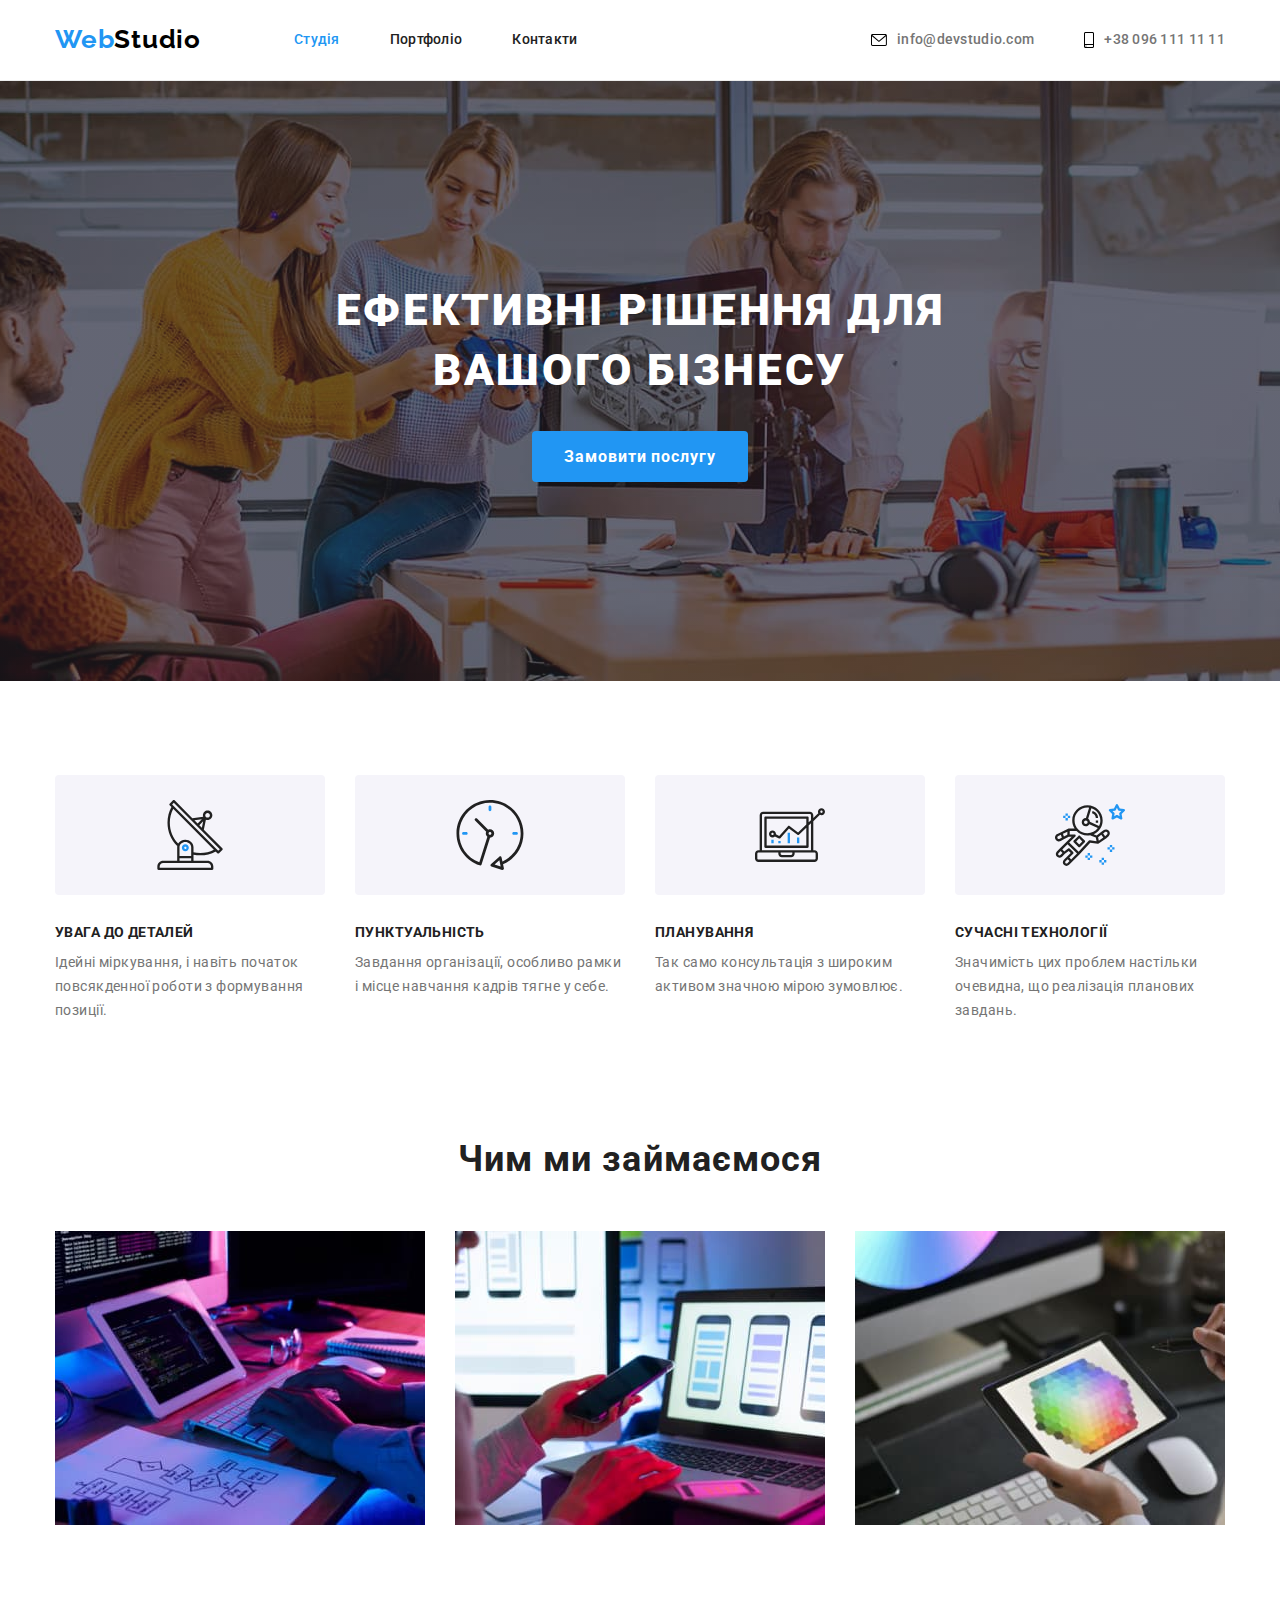
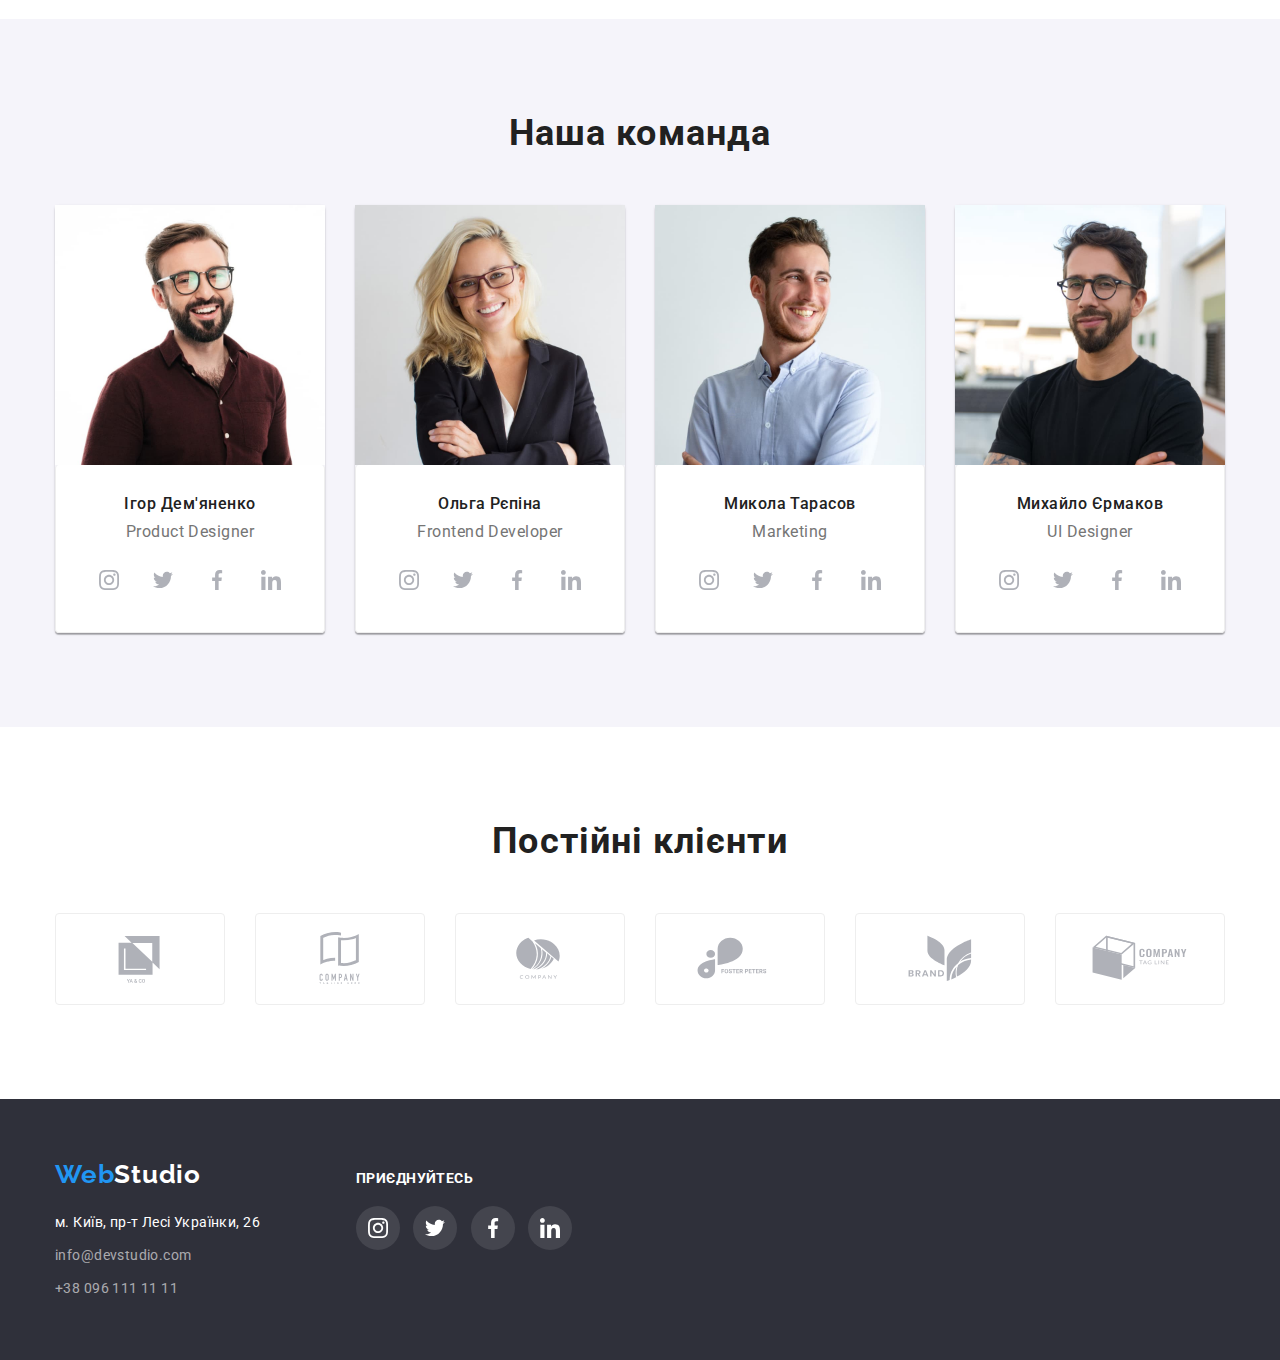
==== index.html @ 15f7d9d3 "новий репозиторій дз 5" ====
<!DOCTYPE html>
<html lang="uk">
<head>
    <meta charset="UTF-8">
    <meta http-equiv="X-UA-Compatible" content="IE=edge">
    <meta name="viewport" content="width=device-width, initial-scale=1.0">
    <link rel="preconnect" href="https://fonts.googleapis.com">
    <link rel="preconnect" href="https://fonts.gstatic.com" crossorigin>
    <link href="https://fonts.googleapis.com/css2?family=Raleway:wght@700&family=Roboto:wght@400;500;700;900&display=swap"
        rel="stylesheet">
    <link rel="stylesheet" href="https://cdnjs.cloudflare.com/ajax/libs/modern-normalize/1.1.0/modern-normalize.min.css">
    <title>Студія</title>
    <link rel="stylesheet" href="./css/styles.css">
</head>
<body>
    <!-- Верхня лінія -->
    <header class="header line">
       <div class="container header">
        <nav class="header">
        <a href="./index.html" class="logo"><span class="logo-style">Web</span>Studio</a>
        <ul class="site-nav list">
            <li class="item"><a href="./index.html" class="link item current">Студія</a></li>
            <li class="item"><a href="./portfolio.html" class="link">Портфоліо</a></li>
            <li class="item"><a href="" class="link">Контакти</a></li>
        </ul>
    </nav>
    
    <ul class="contact-nav list">
        <li class="item"><a href="mailto:info@devstudio.com" class="link"><svg  class="contact-icons" width="16" height="12"><use href="./img/icons.svg#icon-envelope"></use></svg>info@devstudio.com</a></li>
        <li class="item"><a href="tel:+380961111111" class="link"><svg width="10" height="16" class="contact-icons"><use href="./img/icons.svg#icon-smartphone"></use></svg>+38 096 111 11 11</a></li>
    </ul>
       </div>
    </header>

    <main>

    <!-- Шапка -->
    
    <section class="hero">
        <div class="container">
        <h1 class="hero-title">Ефективні рішення для <br/> вашого бізнесу</h1>
        <button type="button" class="button-hero">Замовити послугу</button>
        </div>
    </section>
    
    <!-- Особливості -->
    <section class="peculiarities">
        <div class="container">
            <ul class="peculiarities-list list">
                <li class="peculiarities-item"> <svg width="70" height="70" class="peculiarities-icons"><use href="./img/icons.svg#icon-antenna"></use></svg></li>
                <li class="peculiarities-item"> <svg width="70" height="70" class="peculiarities-icons"><use href="./img/icons.svg#icon-clock"></use></svg></li>
                <li class="peculiarities-item"> <svg width="70" height="70" class="peculiarities-icons"><use href="./img/icons.svg#icon-diagram"></use></svg></li>
                <li class="peculiarities-item"> <svg width="70" height="70" class="peculiarities-icons"><use href="./img/icons.svg#icon-astronaut"></use></svg></li>
            </ul>
        <ul class="peculiarities-list list">
            
            <li class="item">
                <h2 class="title">УВАГА ДО ДЕТАЛЕЙ</h2>
                <p class="subtitle">Ідейні міркування, і навіть початок повсякденної роботи з формування позиції.</p>
            </li>
            <li class="item">
                <h2 class="title">ПУНКТУАЛЬНІСТЬ</h2>
                <p class="subtitle">Завдання організації, особливо рамки і місце навчання кадрів тягне у себе.</p>
            </li>
            <li class="item">
                <h2 class="title">ПЛАНУВАННЯ</h2>
                <p class="subtitle">Так само консультація з широким активом значною мірою зумовлює.</p>
            </li>
            <li class="item">
                <h2 class="title">СУЧАСНІ ТЕХНОЛОГІЇ</h2>
                <p class="subtitle">Значимість цих проблем настільки очевидна, що реалізація планових завдань.</p>
            </li>
        </ul>
        </div>

    </section>

    <!-- Чим ми займаємося -->
    <section class="worck">
        <div class="container">
        <h2 class="worck-title">Чим ми займаємося</h2>
        <ul class="worck-list list">
            <li class="item"><img src="img/box1.jpg" alt="box 1" width="370"></li>
            <li class="item"><img src="img/box2.jpg" alt="box 2" width="370"></li>
            <li class="item"><img src="img/box3.jpg" alt="box 3" width="370"></li>
        </ul>
        </div>

    </section>

    <!-- Наша команда -->
    <section class="section-team">
        <div class="container">
        
        <h2 class="section-title list">Наша команда</h2>
        <ul class="team list">
            <li class="item">
                <img src="img/Igor-Demyanenko.jpg" alt="Ігор Дем'яненко" width="270">
                <div class="team-about">
                    <h3 class="title">Ігор Дем'яненко</h3>
                    <p class="subtitle">Product Designer</p>
                    <ul class="team-icon list">
                        <li class="item-icon"><a href="#" class="team-icon-link"><svg width="20" height="20" class="item-img-icon"><use href="./img/icons.svg#icon-instagram"></use></svg></a></li>
                        <li class="item-icon"><a href="#" class="team-icon-link"><svg width="20" height="20" class="item-img-icon"><use href="./img/icons.svg#icon-twitter"></use></svg></a></li>
                        <li class="item-icon"><a href="#" class="team-icon-link"><svg width="20" height="20" class="item-img-icon"><use href="./img/icons.svg#icon-facebook"></use></svg></a></li>
                        <li class="item-icon"><a href="#" class="team-icon-link"><svg width="20" height="20" class="item-img-icon"><use href="./img/icons.svg#icon-linkedin"></use></svg></a></li>
                    </ul>
                </div>
                
            </li>
            <li class="item">
                <img src="img/Olga-Repina.jpg" alt="Ольга Рєпіна" width="270">
                <div class="team-about">
                    <h3 class="title">Ольга Рєпіна</h3>
                    <p class="subtitle">Frontend Developer</p>
                    <ul class="team-icon list">
                        <li class="item-icon"><a href="#" class="team-icon-link"><svg width="20" height="20" class="item-img-icon"><use href="./img/icons.svg#icon-instagram"></use></svg></a></li>
                        <li class="item-icon"><a href="#" class="team-icon-link"><svg width="20" height="20" class="item-img-icon"><use href="./img/icons.svg#icon-twitter"></use></svg></a></li>
                        <li class="item-icon"><a href="#" class="team-icon-link"><svg width="20" height="20" class="item-img-icon"><use href="./img/icons.svg#icon-facebook"></use></svg></a></li>
                        <li class="item-icon"><a href="#" class="team-icon-link"><svg width="20" height="20" class="item-img-icon"><use href="./img/icons.svg#icon-linkedin"></use></svg></a></li>
                    </ul>
                </div>
                
            </li>
            <li class="item">
                <img src="img/Mikola-Tarasov.jpg" alt="Микола Тарасов" width="270">
                <div class="team-about">
                    <h3 class="title">Микола Тарасов</h3>
                    <p class="subtitle">Marketing</p>
                    <ul class="team-icon list">
                        <li class="item-icon"><a href="#" class="team-icon-link"><svg width="20" height="20" class="item-img-icon"><use href="./img/icons.svg#icon-instagram"></use></svg></a></li>
                        <li class="item-icon"><a href="#" class="team-icon-link"><svg width="20" height="20" class="item-img-icon"><use href="./img/icons.svg#icon-twitter"></use></svg></a></li>
                        <li class="item-icon"><a href="#" class="team-icon-link"><svg width="20" height="20" class="item-img-icon"><use href="./img/icons.svg#icon-facebook"></use></svg></a></li>
                        <li class="item-icon"><a href="#" class="team-icon-link"><svg width="20" height="20" class="item-img-icon"><use href="./img/icons.svg#icon-linkedin"></use></svg></a></li>
                    </ul>
                </div>
                
            </li>
            <li class="item">
                <img src="img/Mihaylo-Ermakov.jpg" alt="Михайло Єрмаков" width="270">
                <div class="team-about">
                    <h3 class="title">Михайло Єрмаков</h3>
                    <p class="subtitle">UI Designer</p>
                    <ul class="team-icon list">
                        <li class="item-icon"><a href="#" class="team-icon-link"><svg width="20" height="20" class="item-img-icon"><use href="./img/icons.svg#icon-instagram"></use></svg></a></li>
                        <li class="item-icon"><a href="#" class="team-icon-link"><svg width="20" height="20" class="item-img-icon"><use href="./img/icons.svg#icon-twitter"></use></svg></a></li>
                        <li class="item-icon"><a href="#" class="team-icon-link"><svg width="20" height="20" class="item-img-icon"><use href="./img/icons.svg#icon-facebook"></use></svg></a></li>
                        <li class="item-icon"><a href="#" class="team-icon-link"><svg width="20" height="20" class="item-img-icon"><use href="./img/icons.svg#icon-linkedin"></use></svg></a></li>
                    </ul>
                </div>
                
            </li>
            
        </ul>
        </div>
    </section>
    <!-- Клієнти -->
    <section class="clients ">
        <div class="container">
            <h2 class="clients-title">Постійні клієнти</h2>
            <ul class="clients-list list">
                <li class="client-item"><a href="#" class="client-icon-link"><svg width="160" height="60" class="item-img-icon"><use href="./img/icons.svg#icon-ya-co"></use></svg></a></li>
                <li class="client-item"><a href="#" class="client-icon-link"><svg width="160" height="60" class="item-img-icon"><use href="./img/icons.svg#icon-company-tagline-here"></use></svg></a></li>
                <li class="client-item"><a href="#" class="client-icon-link"><svg width="160" height="60" class="item-img-icon"><use href="./img/icons.svg#icon-company"></use></svg></a></li>
                <li class="client-item"><a href="#" class="client-icon-link"><svg width="160" height="60" class="item-img-icon"><use href="./img/icons.svg#icon-fooster"></use></svg></a></li>
                <li class="client-item"><a href="#" class="client-icon-link"><svg width="160" height="60" class="item-img-icon"><use href="./img/icons.svg#icon-brand"></use></svg></a></li>
                <li class="client-item"><a href="#" class="client-icon-link"><svg width="160" height="60" class="item-img-icon"><use href="./img/icons.svg#icon-company-tag-line"></use></svg></a></li>
            </ul>
        </div>
    </section>

    </main>

    <!-- Підвал -->
    <footer class="footer">
        <div class="container">
            <div class="footer-container">
        <a href="./index.html" class="logo-footer"><span class="logo-style">Web</span>Studio</a>
        
        <address class="address">
        <ul class=" footer-link list">
            <li class="footer-list"><a href="https://goo.gl/maps/8p7UmijSQz6goDwR9" class="maps link" target="_blank" rel="noreferrer noopener">м. Київ,
                    пр-т Лесі Українки, 26</a></li>
            <li class="footer-list"><a href="mailto:info@devstudio.com" class="link">info@devstudio.com</a></li>
            <li class="footer-list"><a href="tel:+380961111111" class="link">+38 096 111 11 11</a></li>
        </ul>
        </address>
        </div>
        <div class="join-container">
                    <h2 class="footer-join">приєднуйтесь</h2>
                    <ul class="footer-icon list">
                        <li class="footer-item-icon"><a href="#" class="footer-icon-link"><svg width="20" height="20" class="footer-img-icon"><use href="./img/icons.svg#icon-instagram"></use></svg></a></li>
                        <li class="footer-item-icon"><a href="#" class="footer-icon-link"><svg width="20" height="20" class="footer-img-icon"><use href="./img/icons.svg#icon-twitter"></use></svg></a></li>
                        <li class="footer-item-icon"><a href="#" class="footer-icon-link"><svg width="20" height="20" class="footer-img-icon"><use href="./img/icons.svg#icon-facebook"></use></svg></a></li>
                        <li class="footer-item-icon"><a href="#" class="footer-icon-link"><svg width="20" height="20" class="footer-img-icon"><use href="./img/icons.svg#icon-linkedin"></use></svg></a></li>
                    </ul>
                
        
              </div>
        
              
         </div>
    </footer>
 
</body>
</html>
---- css/styles.css ----
/* Колір */
          /* лого  #000000 чорний    #2196F3 синій */
          /* Білий  #FFFFFF */
          /* Загальний текст #FFFFFF */
          /* опис   #757575 */
          /* підвал rgba(255, 255, 255, 0.6) */
          /* фон1    #F5F5F5 */
          /* фон2   #2F303A */
          /* фон3   #F5F4FA */
          :root{
            --primary-text-color:#757575;
            --title-text-color:#212121;
            --accent-color:#2196F3;
            --primary-white-color:#FFFFFF;
            --primary-black-color:#000000;
            --background-button-color:#F5F4FA;
            --line-color:#ececec;
            --background-hero:#2F303A;
            --icon-color:#AFB1B8;
            --footer-icon-background:rgba(255, 255, 255, 0.1);
            --border-color:#EEEEEE;
            --btn-hover-hero:#188CE8;
          }

body{
    background-color: var(--primary-white-color);
    color: var(--primary-text-color);
    font-size: 14px;
    font-family: roboto, sans-serif;
    letter-spacing: 0.03em;
    }
 /*видалити крапки списка  */
.list {
    list-style: none;
    padding: 0;
    margin: 0px;
}
/* ховае заголовки */
.visually {
    position: absolute;
    width: 1px;
    height: 1px;
    margin: -1px;
    border: 0;
    padding: 0;

    white-space: nowrap;
    clip-path: inset(100%);
    clip: rect(0 0 0 0);
    overflow: hidden;
}
/* КОНТЕЙНЕР */
.container {
    display: block;
    width: 1200px;
    padding-left: 15px;
    padding-right: 15px;
    margin-left: auto;
    margin-right: auto;
    margin-top: 0;
}
/* logo*/


.logo{
    display: block;
    padding-top: 24px;
    padding-bottom: 25px;
    margin-right: 93px;
    color: var(--primary-black-color);
    font-family: raleway, sans-serif;
    letter-spacing: 0.03em;
    font-weight: 700;
    font-size: 26px;
    line-height: 1.19;
    text-decoration: none;
}

.logo-style{
    color: var(--accent-color);
    
}

/* header */
.line{
    border-bottom: 1px solid var(--line-color);
}
.header{
    
    display: flex;
    align-items: center;
    

}
/* навігація */
.site-nav{
    display: flex;
    
    
}
.site-nav .item+.item{
    margin-left: 50px;

}
.site-nav .link {
    display: block;
    padding-top: 32px;
    padding-bottom: 32px;
    color: var(--title-text-color);
    font-weight: 500;
    font-size: 14px;
    line-height: 1.14;
    letter-spacing: 0.02em;
    text-decoration: none;
}
.contact-nav .item+.item{
    margin-left: 50px;

}
.contact-nav{
    display: flex;
    justify-content: center;
    margin-left: auto;
}
.contact-icons{
    
    margin-right: 10px;
     
}


.contact-nav .item :hover{
    fill: var(--accent-color);
}
.contact-nav .link{
    
    display: block;
    display:flex;
    align-items: center;
    padding-top: 32px;
    padding-bottom: 32px;
    color:var(--primary-text-color);
    font-weight: 500;
    font-size: 14px;
    line-height: 1.14;
    letter-spacing: 0.02em;
    text-decoration: none;
}
.contact-nav .link:hover,
.contact-nav .link:focus{
    color: var(--accent-color);
}
.site-nav .link:hover,
.site-nav .link:focus{
    color: var(--accent-color);
}
 .site-nav .link.current{
    color: var(--accent-color);

} 

/* hero */

.hero{
    background-image: linear-gradient( to right, rgba(47, 48, 58, 0.4), rgba(47, 48, 58, 0.4)), url("../img/background-hero.jpg");
    max-width: 1600px;
    height: 600px;
    margin:0 auto;
    padding-top: 200px;
    padding-bottom: 200px;
    background-repeat: no-repeat;
    background-size: cover;
    background-position: center;
    text-align: center;
}
.hero .hero-title{
    
    padding-top: 0px;
    margin-top: 0;
    margin-bottom: 30px;
    color: var(--primary-white-color);
    font-weight: 900;
    font-size: 44px;
    line-height: 1.36;
    text-align: center;
    letter-spacing: 0.06em;
    text-transform: uppercase;


}

/* особливості */
.peculiarities-list{
    display: flex;
    justify-content: center;
    align-items: center;
    

}
.peculiarities-item{
    display: flex;
    justify-content: center;
    align-items: center;
    width: 270px;
    height: 120px;
    margin-bottom: 30px;
    background-color: var(--background-button-color);
    border-radius: 4px;
    

}
.peculiarities-item:not(:last-child){
    margin-right: 30px;
}
.peculiarities{
    padding-top: 94px;
    padding-bottom: 94px;
}
.peculiarities-list .item{
    
    justify-content: center;
    align-items: center;
    width: 270px;
    height: 120px;
    
   
}

.peculiarities-list .item:not(:last-child){
    margin-right: 30px;
}
.peculiarities-list .title{
    margin-top: 0;
    margin-bottom: 10px;
    color: var(--title-text-color);
    font-weight: 700;
    font-size: 14px;
    line-height: 1.14;
    letter-spacing: 0.03em;
}
.peculiarities-list .subtitle{
    margin-top: 0;
    margin-bottom: 0px;
    font-size: 14px;
    line-height: 1.71;
    letter-spacing: 0.03em;
}

/* Чим ми займаємося */

.worck .item+.item{
    margin-left: 30px;
}
.worck {
    padding-top: 0px;
    padding-bottom: 94px;
    
    
}
.worck-list{
    display: flex;
}
.worck-list img{
    display: block;
    height: auto;
    max-width: 100%;
}


.worck .worck-title {
    
    margin-top: 0;
    margin-bottom: 50px;
    color: var(--title-text-color);
    font-weight: 700;
    font-size: 36px;
    line-height: 1.16;
    text-align: center;
    letter-spacing: 0.03em;
}

/* наша команда */
.team-icon{
    display: flex;
    justify-content: center;
    align-items: center;
    
    
    
}
.item-icon{
    width: 44px;
    height: 44px;
}
.item-img-icon{
    fill: var(--icon-color);
}
.team-icon-link{
    width: 100%;
    height: 100%;
    
    display: flex;
    justify-content: center;
    align-items: center;
    border-radius: 50%;
}
.team-icon-link:hover{
    background-color:var(--accent-color);
}
.team-icon-link:hover .item-img-icon{
    fill: var(--primary-white-color);
    
}
.item-icon:not(:last-child){
    margin-right: 10px;
}
.section-team{
   padding-top: 94px;
   padding-bottom: 94px;
   background-color: var(--background-button-color);
    
}
.team-about{
    border-radius: 4px;
    border-left: 1px solid var(--border-color);
    border-right: 1px solid var(--border-color);
    border-bottom: 1px solid var(--border-color);
    background-color: var(--primary-white-color);
    padding-top: 30px;
    padding-bottom: 30px;
}
.team .item+.item{
    margin-left: 30px;
}

.team{
    display: flex;
    margin-top: 0;
    
    
}
.team .item{
    border-radius: 4px;
    box-shadow: 0px 1px 3px rgb(0 0 0 / 12%), 0px 1px 1px rgb(0 0 0 / 14%), 0px 2px 1px rgb(0 0 0 / 20%);
}
.team .item img{
    display: block;
    height: auto;
    max-width: 100%;
    
    
    background-color: var(--primary-white-color);
}
.section-team .section-title{
    margin-top: 0;
    margin-bottom: 50px;
    color: var(--title-text-color);
    font-weight: 700;
    font-size: 36px;
    line-height: 1.16;
    text-align: center;
    letter-spacing: 0.03em;

}
.team .title{
    margin-top: 0;
    margin-bottom: 10px;
    
    
    color: var(--title-text-color);
    font-weight: 500;
    font-size: 16px;
    line-height: 1.18;
    text-align: center;
    letter-spacing: 0.03em;
}
.team .subtitle{
    
    margin-top: 0;
    margin-bottom: 16px;
    font-size: 16px;
    line-height: 1.18;
    text-align: center;
    letter-spacing: 0.03em;
}
/* КЛІЄНТИ */
.clients{
    padding-top: 94px;
    padding-bottom: 94px;
}
.client-item{
    width: 170px;
    height: 92px;
    border: 1px solid var(--border-color);
    border-radius: 4px;
}
.clients-title{
    margin-top: 0;
    margin-bottom:50px;
    color: var(--title-text-color);
    font-weight: 700;
    font-size: 36px;
    line-height: 1.16;
    text-align: center;
    letter-spacing: 0.03em;
}
.client-icon-link{
    width: 100%;
    height: 100%;
    display: flex;
    justify-content: center;
    align-items: center;
}
.client-icon-link:hover .item-img-icon{
    fill: var(--accent-color)
    
}
.clients-list{
    display: flex;
    justify-content: center;
    align-items: center;
}
.client-item:hover{
    border:1px solid var(--accent-color);
    

}



.clients-list :not(:last-child){
    margin-right: 30px;
}

/* ПОРТФОЛІО */
.project{
    padding-top: 98px;
    padding-bottom: 90px;
}
.project-btn .item+.item{
    margin-left: 8px;

}
.project-link .item:nth-child(-n+6){
    margin-bottom: 30px;
}





.project-link .item:hover{
    box-shadow: 0px 1px 1px rgba(0, 0, 0, 0.12), 0px 4px 4px rgba(0, 0, 0, 0.06), 1px 4px 6px rgba(0, 0, 0, 0.16);

}
.project-about{
    padding-left: 24px;
    padding-right: 24px;
    padding-top: 20px;
    padding-bottom: 20px;
    width: 370px;
    
    border-bottom: 1px solid var(--border-color);
    border-right: 1px solid var(--border-color);
    border-left: 1px solid var(--border-color);
}
.project-link img {
    display: block;
    height: auto;
    max-width: 100%;
}
.project-link{
    justify-content: space-between;
    flex-wrap: wrap;
    display: flex;
    
    
    
}

.project-btn{
    justify-content: center;
    display: flex;
    margin-top: 0;
    margin-bottom: 50px;
    

    }
.project-link .title{

    margin-top: 0px;
    margin-bottom: 4px;
    
    color:var(--title-text-color);
    font-weight: 700;
    font-size: 18px;
    line-height: 36px;
    letter-spacing: 0.06em;
    
    
}
.project-link .link{
    margin-top: 0;
    margin-bottom: 0px;
    color: var(--primary-text-color);
    text-decoration: none;
    font-size: 16px;
    line-height: 30px;
    letter-spacing: 0.03em;
}
.project-link .subtitle{
    
    
    margin-top: 0;
    margin-bottom: 0px;
    
    font-size: 16px;
    line-height: 30px;
    letter-spacing: 0.03em;

}


/* КНОПКА */
.button-hero:hover{
    background-color: var(--btn-hover-hero);
    box-shadow: 0px 3px 1px rgba(0, 0, 0, 0.1), 0px 1px 2px rgba(0, 0, 0, 0.08), 0px 2px 2px rgba(0, 0, 0, 0.12);
}
.button-hero{
    
    border: 1px solid transparent;
    display: inline-block;
    margin-top: 0;
    
    border-radius: 4px;
    padding: 10px 30px;
    min-width: 216px;
    cursor: pointer;
    color: var(--primary-white-color);
    background-color: var(--accent-color);
    font-weight: 700;
    font-size: 16px;
    line-height: 1.85;
    letter-spacing: 0.06em;
    font-family: roboto, sans-serif;
    text-align: center;
    
    
}
.button{
    padding: 6px 22px;
    border: 1px solid transparent;
    display: inline-block;
    border-radius: 4px;
    
    min-width: 73px;
    text-align: center;
    cursor: pointer;
    color: var(--primary-black-color);
    background-color: var(--background-button-color);
    font-weight: 500;
    font-size: 16px;
    line-height: 1.62;
    letter-spacing: 0.03em;
    font-family: roboto, sans-serif;
    

}
.button:hover,
.button:focus{
    color: var(--primary-white-color);
    background-color: var(--accent-color);
    box-shadow: 0px 3px 1px rgba(0, 0, 0, 0.1), 0px 1px 2px rgba(0, 0, 0, 0.08), 0px 2px 2px rgba(0, 0, 0, 0.12);
}

/* FOOTER */
.footer-container{
    width: 231px;
    
    display: inline-block;
}

.logo-footer{
    margin-bottom: 20px;
    display: inline-block;
    
    color: var(--primary-white-color);
    font-family: raleway, sans-serif;
    letter-spacing: 0.03em;
    font-weight: 700;
    font-size: 26px;
    line-height: 1.19;
    text-decoration: none;
}

.footer{
    padding-top: 60px;
    padding-bottom: 60px;
    background-color:var(--background-hero);
    
}


.footer-link .link{
    color: rgba(255, 255, 255, 0.6);
    text-decoration: none;
    
    font-size: 14px;
    line-height: 24px;
    letter-spacing: 0.03em;
    
    
}

.footer-link .footer-list:not(:last-child){
    margin-bottom: 9px;
    
}

.footer-link .link:hover,
.footer-link .link:focus{
    color: var(--accent-color);

}
.footer-link .maps{
    color: var(--primary-white-color);
    font-style: normal;
    font-size: 14px;
    line-height: 24px;
    letter-spacing: 0.03em;
    
}

.address{
    color: var(--primary-white-color);
    font-style: normal;
    font-size: 14px;
    line-height: 24px;
    letter-spacing: 0.03em;
}
/* FOOTER ICON */
.footer .container{
    display: flex;
    align-items: baseline;
}
.join-container{
    margin-left: 70px;
    display: inline-block;
    }

.footer-join{
   
    display: inline-block;
    margin-top: 0;
    margin-bottom: 20px;
    font-weight: 700;
    font-size: 14px;
    line-height: 16px;
    letter-spacing: 0.03em;
    text-transform: uppercase;
    color: var(--primary-white-color);
}

.footer-item-icon{
    width: 44px;
    height: 44px;
    display: inline-block;
    
}
.footer-img-icon{
    fill: var(--primary-white-color);
}
.footer-icon-link{
    width: 100%;
    height: 100%;
    background-color: var(--footer-icon-background);
    display: flex;
    justify-content: center;
    align-items: center;
    border-radius: 50%;
}
.footer-icon-link:hover{
    background-color:var(--accent-color);
}
.footer-icon-link:hover .footer-img-icon{
    fill: var(--primary-white-color);
    
}
.footer-item-icon:not(:last-child){
    margin-right: 10px;
}
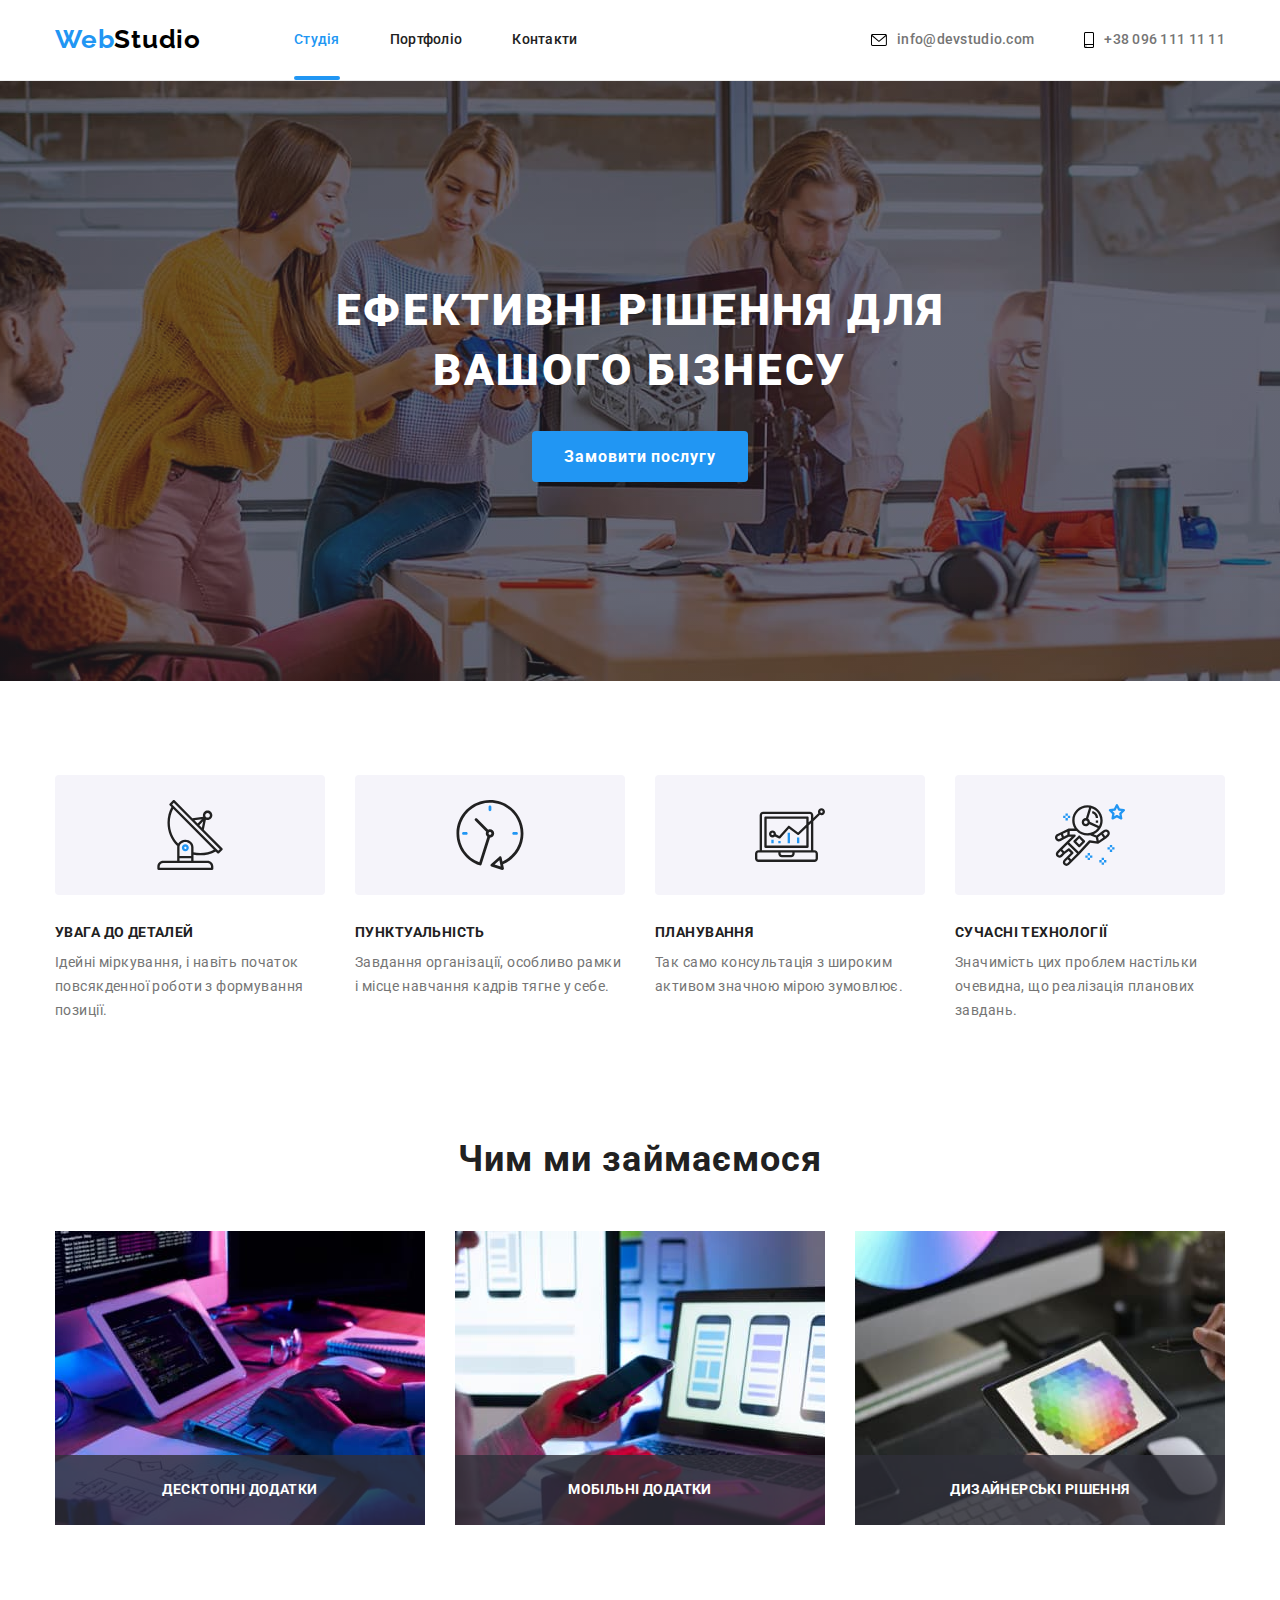
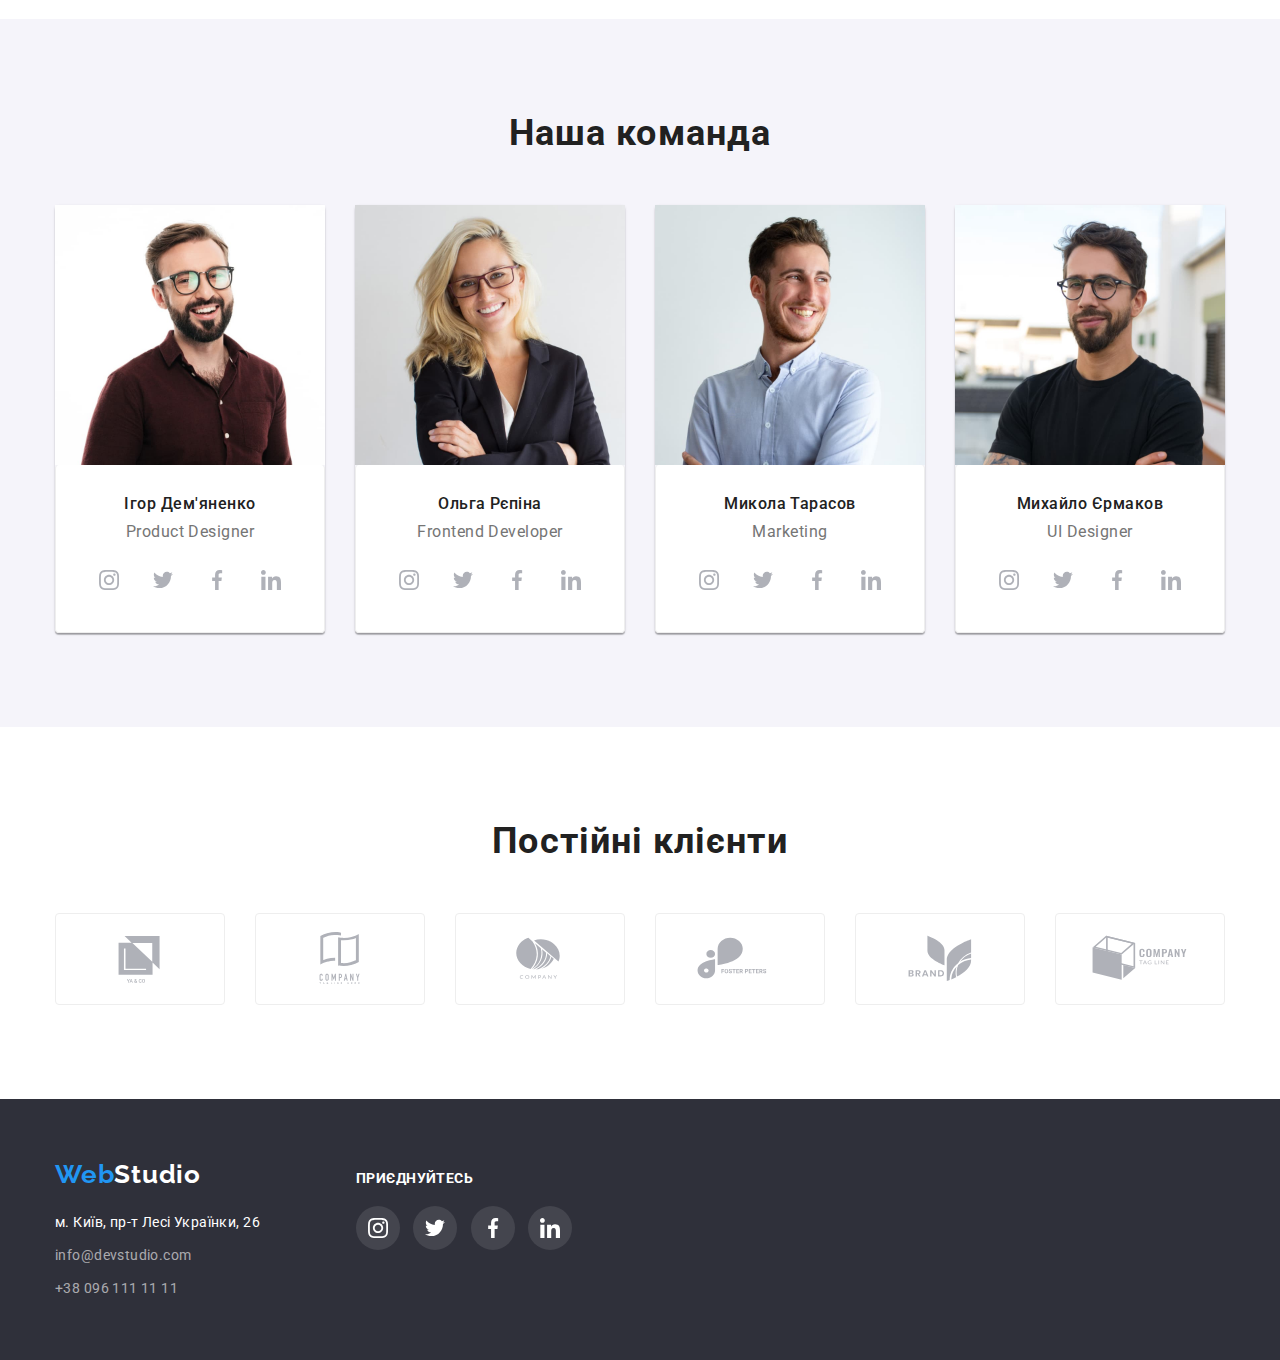
==== commit a09df9f3: "дз 5 на перевірку" ====
--- a/index.html
+++ b/index.html
@@ -39,7 +39,7 @@
     <section class="hero">
         <div class="container">
         <h1 class="hero-title">Ефективні рішення для <br/> вашого бізнесу</h1>
-        <button type="button" class="button-hero">Замовити послугу</button>
+        <button data-modal-open type="button" class="button-hero">Замовити послугу</button>
         </div>
     </section>
     
@@ -80,9 +80,18 @@
         <div class="container">
         <h2 class="worck-title">Чим ми займаємося</h2>
         <ul class="worck-list list">
-            <li class="item"><img src="img/box1.jpg" alt="box 1" width="370"></li>
-            <li class="item"><img src="img/box2.jpg" alt="box 2" width="370"></li>
-            <li class="item"><img src="img/box3.jpg" alt="box 3" width="370"></li>
+            <li class="item">
+                <img src="img/box1.jpg" alt="box 1" width="370">
+                <p class="worck-subtitle">Десктопні додатки</p>
+            </li>
+            <li class="item">
+                <img src="img/box2.jpg" alt="box 2" width="370">
+                <p class="worck-subtitle">Мобільні додатки</p>
+            </li>
+            <li class="item">
+                <img src="img/box3.jpg" alt="box 3" width="370">
+                <p class="worck-subtitle">Дизайнерські рішення</p>
+            </li>
         </ul>
         </div>
 
@@ -201,6 +210,16 @@
               
          </div>
     </footer>
- 
+    <!-- Модельне вікно -->
+    <div class="backdrop is-hidden " data-modal>
+        <div class="modal">
+            <button data-modal-close class="modal-button">
+                <svg class="" width="18px" height="18px">
+                <use href="./img/icons.svg#icon-close-icon">
+                </use>
+                </svg></button>
+        </div>
+    
+ <script src="./js/modal.js"></script>
 </body>
 </html>--- a/css/styles.css
+++ b/css/styles.css
@@ -20,6 +20,7 @@
             --footer-icon-background:rgba(255, 255, 255, 0.1);
             --border-color:#EEEEEE;
             --btn-hover-hero:#188CE8;
+            --timing: cubic-bezier(0.4, 0, 0.2, 1);
           }
 
 body{
@@ -112,6 +113,9 @@
     line-height: 1.14;
     letter-spacing: 0.02em;
     text-decoration: none;
+    transition-property: color, fill;
+    transition-duration: 250ms;
+    transition-timing-function: var(--timing);
 }
 .contact-nav .item+.item{
     margin-left: 50px;
@@ -145,6 +149,9 @@
     line-height: 1.14;
     letter-spacing: 0.02em;
     text-decoration: none;
+    transition-property: color, fill;
+    transition-duration: 250ms;
+    transition-timing-function: var(--timing);
 }
 .contact-nav .link:hover,
 .contact-nav .link:focus{
@@ -155,9 +162,21 @@
     color: var(--accent-color);
 }
  .site-nav .link.current{
+    position: relative;
     color: var(--accent-color);
 
 } 
+.site-nav .link.current::after {
+    display: block;
+    position: absolute;
+    bottom: 0;
+    left: 0;
+    content: "";
+    width: 100%;
+    height: 4px;
+    border-radius: 2px;
+    background-color: var(--accent-color);
+}
 
 /* hero */
 
@@ -188,7 +207,44 @@
 
 
 }
-
+/* Модельне вікно */
+.backdrop {
+    position: fixed;
+    top: 0;
+    left: 0;
+    width: 100%;
+    height: 100%;
+    background-color: rgba(0, 0, 0, 0.2);
+}
+.modal-button{
+    position: absolute;
+    top: 8px;
+    right: 8px;
+    display: flex;
+    justify-content: center;
+    align-items: center;
+    width: 30px;
+    height: 30px;
+    border-radius: 50%;
+    cursor: pointer;
+    background-color: var(--primary-white-color);
+    border: 1px solid rgba(0, 0, 0, 0.1);
+}
+.backdrop.is-hidden {
+    opacity: 0;
+    pointer-events: none;
+}
+.modal{
+    position: absolute;
+    top: 50%;
+    left: 50%;
+    transform: translate(-50%, -50%);
+    width: 528px;
+    height: 581px;
+    background-color: var(--primary-white-color);
+    box-shadow: 0px 1px 3px rgb(0 0 0 / 12%), 0px 1px 1px rgb(0 0 0 / 14%), 0px 2px 1px rgb(0 0 0 / 20%);
+    border-radius: 4px;
+}
 /* особливості */
 .peculiarities-list{
     display: flex;
@@ -247,7 +303,25 @@
 }
 
 /* Чим ми займаємося */
-
+.worck-subtitle{
+    position: absolute;
+    bottom: 0;
+    right: 0;
+    width: 370px;
+    margin: 0;
+    text-align: center;
+    padding: 27px 0px;
+    background: rgba(47, 48, 58, 0.8);
+    color: var(--primary-white-color);
+    font-weight: 700;
+    font-size: 14px;
+    line-height: 1.14;
+    letter-spacing: 0.03em;
+    text-transform: uppercase;
+}
+.worck .item{
+    position: relative;
+}
 .worck .item+.item{
     margin-left: 30px;
 }
@@ -303,6 +377,9 @@
     justify-content: center;
     align-items: center;
     border-radius: 50%;
+    transition-property: background-color, fill;
+    transition-duration: 250ms;
+    transition-timing-function: var(--timing);
 }
 .team-icon-link:hover{
     background-color:var(--accent-color);
@@ -384,47 +461,62 @@
     letter-spacing: 0.03em;
 }
 /* КЛІЄНТИ */
+
 .clients{
     padding-top: 94px;
     padding-bottom: 94px;
 }
-.client-item{
+
+.clients-title{
+    margin-top: 0;
+    margin-bottom:50px;
+    color: var(--title-text-color);
+    font-weight: 700;
+    font-size: 36px;
+    line-height: 1.16;
+    text-align: center;
+    letter-spacing: 0.03em;
+}
+.client-icon-link{
+    
+    display: flex;
+    justify-content: center;
+    align-items: center;
+    
+    
+    
     width: 170px;
     height: 92px;
     border: 1px solid var(--border-color);
     border-radius: 4px;
-}
-.clients-title{
-    margin-top: 0;
-    margin-bottom:50px;
-    color: var(--title-text-color);
-    font-weight: 700;
-    font-size: 36px;
-    line-height: 1.16;
-    text-align: center;
-    letter-spacing: 0.03em;
-}
-.client-icon-link{
-    width: 100%;
-    height: 100%;
-    display: flex;
-    justify-content: center;
-    align-items: center;
-}
-.client-icon-link:hover .item-img-icon{
-    fill: var(--accent-color)
-    
-}
+    
+    transition-property: fill, border;
+    transition-duration: 250ms;
+    transition-timing-function: var(--timing)
+}
+.client-icon-link:hover {
+    
+    border:1px solid var(--accent-color);
+    
+}
+.item-img-icon{
+    
+    
+    transition-property: fill, border;
+    transition-duration: 250ms;
+    transition-timing-function: var(--timing)
+}
+.item-img-icon:hover{
+fill: var(--accent-color);
+}
+
+
 .clients-list{
     display: flex;
     justify-content: center;
     align-items: center;
 }
-.client-item:hover{
-    border:1px solid var(--accent-color);
-    
-
-}
+
 
 
 
@@ -451,7 +543,9 @@
 
 .project-link .item:hover{
     box-shadow: 0px 1px 1px rgba(0, 0, 0, 0.12), 0px 4px 4px rgba(0, 0, 0, 0.06), 1px 4px 6px rgba(0, 0, 0, 0.16);
-
+     transition-property: box-shadow;
+    transition-duration: 250ms;
+    transition-timing-function: var(--timing);
 }
 .project-about{
     padding-left: 24px;
@@ -463,6 +557,7 @@
     border-bottom: 1px solid var(--border-color);
     border-right: 1px solid var(--border-color);
     border-left: 1px solid var(--border-color);
+    
 }
 .project-link img {
     display: block;
@@ -507,6 +602,7 @@
     font-size: 16px;
     line-height: 30px;
     letter-spacing: 0.03em;
+    
 }
 .project-link .subtitle{
     
@@ -519,7 +615,31 @@
     letter-spacing: 0.03em;
 
 }
-
+/* Проєкти оверлей */
+.project-overlay{
+    position: relative;
+    overflow: hidden;
+}
+.link:hover .project-subtitle{
+    transform: translateY(0);
+    
+}
+.project-subtitle{
+    position: absolute;
+    top: 0;
+    left: 0;
+    width: 100%;
+    height: 100%;
+    margin: 0;
+    padding: 63px 24px;
+    font-size: 18px;
+    line-height: 1.56;
+    color: var(--primary-white-color);
+    background-color: rgba(33, 150, 243, 0.9);
+    transform: translateY(100%); 
+    transition-duration: 250ms;
+    transition-timing-function: var(--timing);
+}
 
 /* КНОПКА */
 .button-hero:hover{
@@ -528,6 +648,8 @@
 }
 .button-hero{
     
+    transition-duration: 250ms;
+    transition-timing-function: var(--timing);
     border: 1px solid transparent;
     display: inline-block;
     margin-top: 0;
@@ -563,6 +685,9 @@
     line-height: 1.62;
     letter-spacing: 0.03em;
     font-family: roboto, sans-serif;
+    transition-property: background-color, colour, box-shadow;
+    transition-duration: 250ms;
+    transition-timing-function: var(--timing);
     
 
 }
@@ -608,6 +733,9 @@
     font-size: 14px;
     line-height: 24px;
     letter-spacing: 0.03em;
+    transition-property: color, fill;
+    transition-duration: 250ms;
+    transition-timing-function: var(--timing);
     
     
 }
@@ -678,6 +806,9 @@
     justify-content: center;
     align-items: center;
     border-radius: 50%;
+    transition-property: background-color, fill;
+    transition-duration: 250ms;
+    transition-timing-function: var(--timing);
 }
 .footer-icon-link:hover{
     background-color:var(--accent-color);
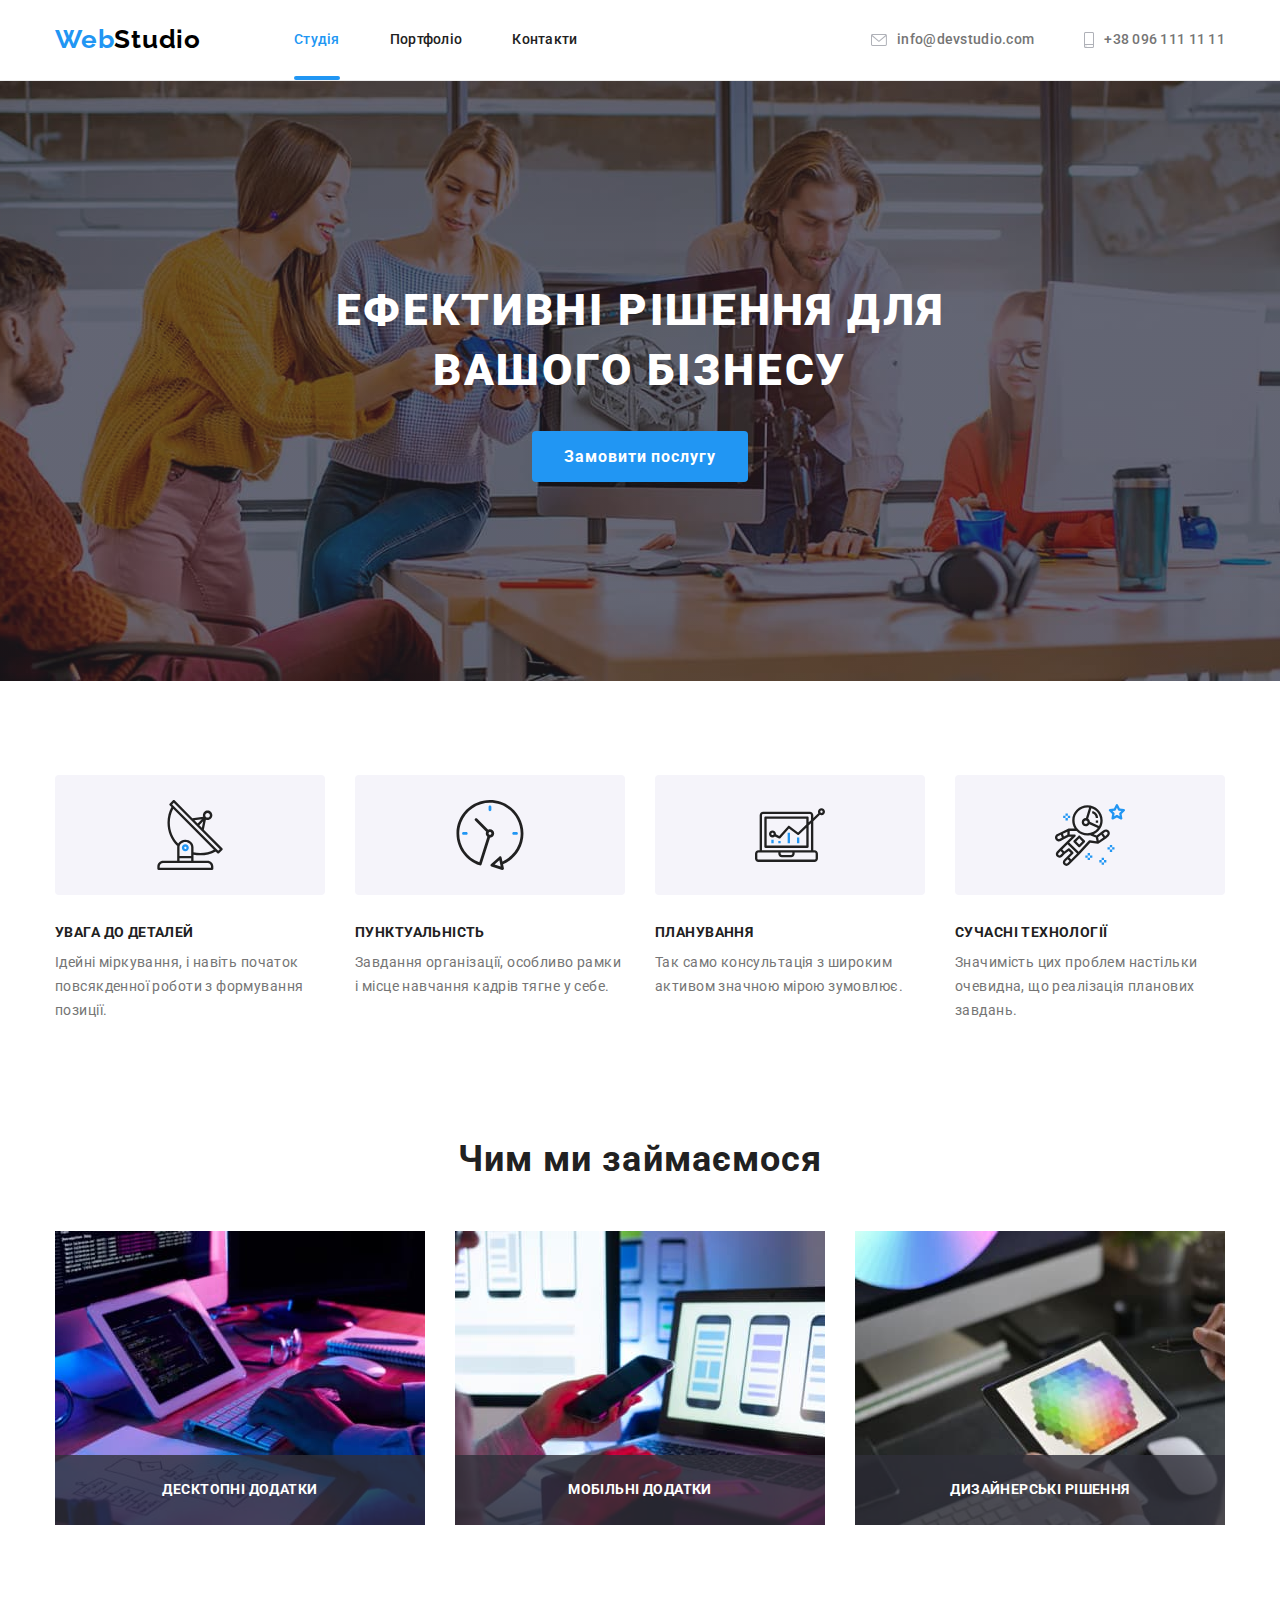
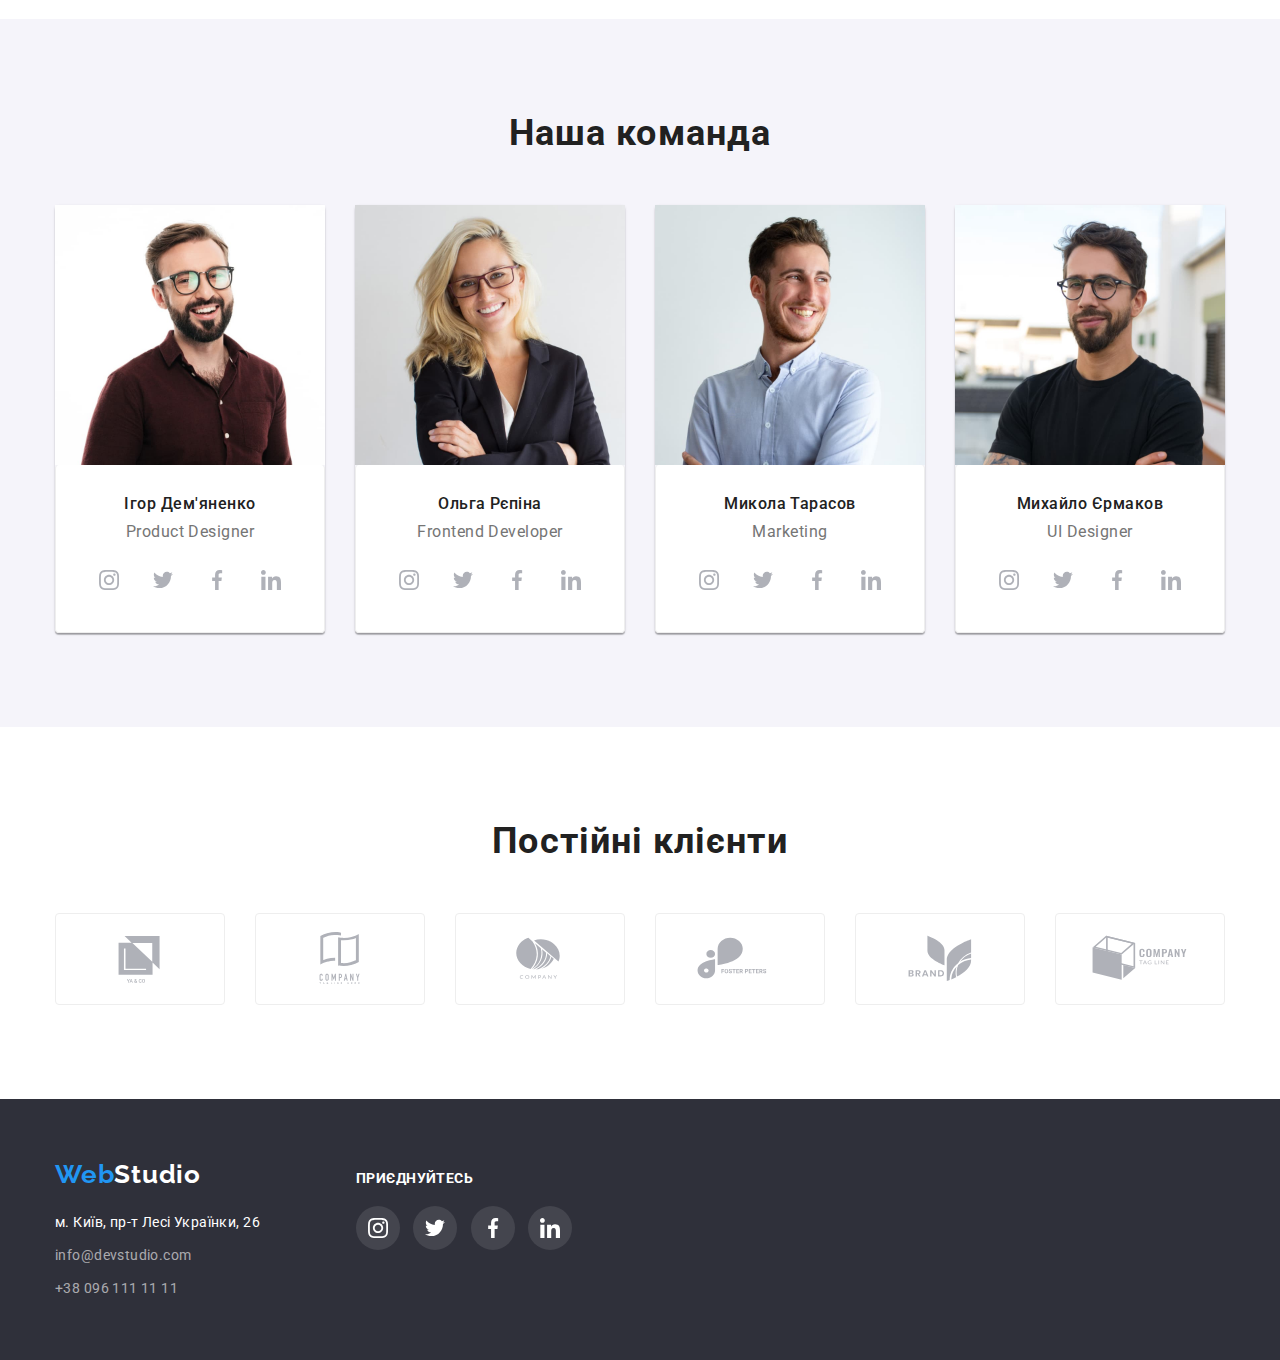
==== commit cc118438: "виправив дз5" ====
--- a/index.html
+++ b/index.html
@@ -211,15 +211,18 @@
          </div>
     </footer>
     <!-- Модельне вікно -->
-    <div class="backdrop is-hidden " data-modal>
-        <div class="modal">
+        <div class="backdrop is-hidden" data-modal>
+            <div class="modal">
+        
             <button data-modal-close class="modal-button">
                 <svg class="" width="18px" height="18px">
                 <use href="./img/icons.svg#icon-close-icon">
                 </use>
-                </svg></button>
-        </div>
-    
- <script src="./js/modal.js"></script>
+                </svg>
+            </button>
+            </div>
+        </div>
+    
+     <script src="./js/modal.js"></script>
 </body>
 </html>--- a/css/styles.css
+++ b/css/styles.css
@@ -127,13 +127,17 @@
     margin-left: auto;
 }
 .contact-icons{
-    
+    fill: var(--icon-color);
     margin-right: 10px;
+    transition-property: color, fill;
+    transition-duration: 250ms;
+    transition-timing-function: var(--timing);
      
 }
 
 
-.contact-nav .item :hover{
+.contact-nav .item:hover .contact-icons,
+.contact-nav .item:focus .contact-icons {
     fill: var(--accent-color);
 }
 .contact-nav .link{
@@ -215,8 +219,11 @@
     width: 100%;
     height: 100%;
     background-color: rgba(0, 0, 0, 0.2);
+    transition-duration: 250ms;
+    transition-timing-function: var(--timing);
 }
 .modal-button{
+    
     position: absolute;
     top: 8px;
     right: 8px;
@@ -233,8 +240,11 @@
 .backdrop.is-hidden {
     opacity: 0;
     pointer-events: none;
+    transition-duration: 250ms;
+    transition-timing-function: var(--timing);
 }
 .modal{
+    
     position: absolute;
     top: 50%;
     left: 50%;
@@ -310,7 +320,11 @@
     width: 370px;
     margin: 0;
     text-align: center;
-    padding: 27px 0px;
+    display: flex;
+    justify-content: center;
+    align-items: center;
+    max-width: 370px;
+    min-height: 70px;
     background: rgba(47, 48, 58, 0.8);
     color: var(--primary-white-color);
     font-weight: 700;
@@ -381,10 +395,12 @@
     transition-duration: 250ms;
     transition-timing-function: var(--timing);
 }
-.team-icon-link:hover{
+.team-icon-link:hover,
+.team-icon-link:focus{
     background-color:var(--accent-color);
 }
-.team-icon-link:hover .item-img-icon{
+.team-icon-link:hover .item-img-icon,
+.team-icon-link:focus .item-img-icon{
     fill: var(--primary-white-color);
     
 }
@@ -494,10 +510,15 @@
     transition-duration: 250ms;
     transition-timing-function: var(--timing)
 }
-.client-icon-link:hover {
-    
-    border:1px solid var(--accent-color);
-    
+.client-icon-link:hover .item-img-icon,
+.client-icon-link:focus .item-img-icon{
+    fill: var(--accent-color);
+    
+    
+}
+.client-icon-link:hover,
+.client-icon-link:focus{
+   border: 1px solid var(--accent-color);
 }
 .item-img-icon{
     
@@ -505,9 +526,6 @@
     transition-property: fill, border;
     transition-duration: 250ms;
     transition-timing-function: var(--timing)
-}
-.item-img-icon:hover{
-fill: var(--accent-color);
 }
 
 
@@ -541,9 +559,10 @@
 
 
 
-.project-link .item:hover{
+.project-link .item:hover,
+.project-link .item:focus{
     box-shadow: 0px 1px 1px rgba(0, 0, 0, 0.12), 0px 4px 4px rgba(0, 0, 0, 0.06), 1px 4px 6px rgba(0, 0, 0, 0.16);
-     transition-property: box-shadow;
+    transition-property: box-shadow;
     transition-duration: 250ms;
     transition-timing-function: var(--timing);
 }
@@ -642,7 +661,8 @@
 }
 
 /* КНОПКА */
-.button-hero:hover{
+.button-hero:hover,
+.button-hero:focus{
     background-color: var(--btn-hover-hero);
     box-shadow: 0px 3px 1px rgba(0, 0, 0, 0.1), 0px 1px 2px rgba(0, 0, 0, 0.08), 0px 2px 2px rgba(0, 0, 0, 0.12);
 }
@@ -810,10 +830,12 @@
     transition-duration: 250ms;
     transition-timing-function: var(--timing);
 }
-.footer-icon-link:hover{
+.footer-icon-link:hover,
+.footer-icon-link:focus{
     background-color:var(--accent-color);
 }
-.footer-icon-link:hover .footer-img-icon{
+.footer-icon-link:hover .footer-img-icon,
+.footer-icon-link:focus .footer-img-icon{
     fill: var(--primary-white-color);
     
 }
